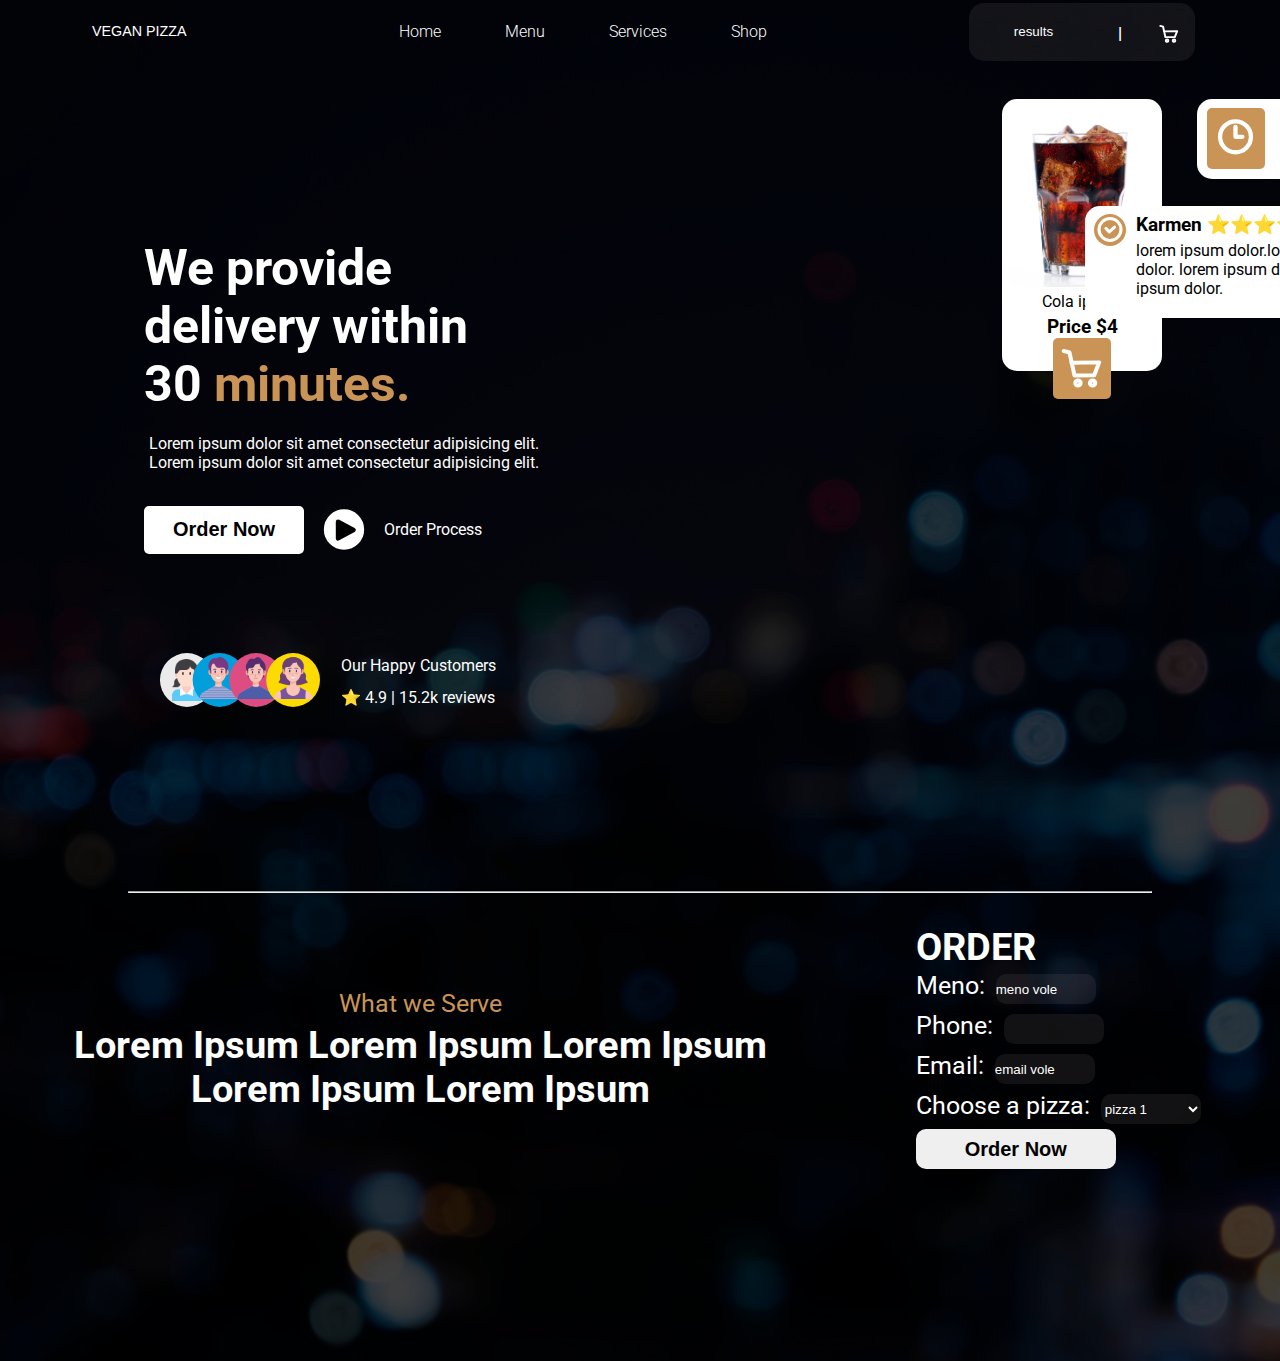
==== index.html @ ed4afae8 "first commit" ====
<!DOCTYPE html>
<html lang="en">
<head>
    <meta charset="UTF-8">
    <meta http-equiv="X-UA-Compatible" content="IE=edge">
    <meta name="viewport" content="width=device-width, initial-scale=1.0">
    <title>Document</title>
    <link rel="stylesheet" href="style.css">
    <link rel="preconnect" href="https://fonts.googleapis.com">
<link rel="preconnect" href="https://fonts.gstatic.com" crossorigin>
<link href="https://fonts.googleapis.com/css2?family=Roboto:wght@100;300;900&display=swap" rel="stylesheet">
</head>
<body>

<div class="header">
    <img class="logo" src="pictures/logo.svg" alt="logo">
    <nav>
        <ul>
            <li><a href="default.asp">Home</a></li>
            <li><a href="menu.html">Menu</a></li>
            <li><a href="service.html">Services</a></li>
            <li><a href="shop.html">Shop</a></li>
        </ul>
    </nav>
    <div class="search">
        <form action="search.html">
        <label for="results"></label>
        <input type="text" id="results" value="results" class="search_input" placeholder="Search... "> 
        <p class="search_input_p">|</p>
        <button class="search_input_b"> <img src="pictures/add-to-cart.svg" alt="cart"> </button>
        </form>
    </div>
</form>
</div>

<section>
    <div class="section_one">
        <h1>We provide <br> delivery within <br> 30 <span> minutes.</span> </h1>
        <p>Lorem ipsum dolor sit amet consectetur adipisicing elit. Lorem ipsum dolor sit amet consectetur adipisicing elit.</p>
        <div class="section_buttons">
            <button><a href="shop.html" class="button"><h2>Order Now</h2></a></button>
            <img src="pictures/play.svg" alt="play">
            <p>Order Process</p>
        </div>
        <div class="section_rating">
            <img src="pictures/people.svg" alt="girl">
            <div class="section_rating_text">
            <p> Our Happy Customers</p>
            <p>⭐ 4.9 | 15.2k reviews</p>
            </div>
        </div>
    </div>

    <div class="section_two">
        <div class="pizza"><img src="pictures/pizza.jpg" alt="pizza">
            
            <div class="cola">
                <img src="pictures/cola.jpg" alt="cola">
                <p>Cola ipsum</p>
                <h3>Price $4</h3>
                <button><a href="shop.html" class="button"><img src="pictures/add-to-cart.svg" alt="cart"></a></button> 
            </div>

            <div class="delivery">
                <button><a href="shop.html" class="button"><img src="pictures/delivery.svg" alt="truck"></a></button>
                <p>Delivery <br> in 30 min</p>
            </div>

            <div class="rating">
                <img src="pictures/tik.svg" alt="">
                <div><h3>Karmen ⭐⭐⭐⭐<span>⭐</span></h3>
                <p>lorem ipsum dolor.lorem ipsum dolor. lorem ipsum dolor. lorem ipsum dolor.</p></div>
            </div>
        </div>
    </div>
</section>
<hr>
<footer>
    <div class="container_one">
    <p>What we Serve</p>
    <h2> Lorem Ipsum Lorem Ipsum Lorem Ipsum <br>
         Lorem Ipsum Lorem Ipsum </h2>
    </div>
    <div class="container_two">
        <h2>ORDER</h2> 
        <form action="shop.html">
            <div><label for="Meno">Meno:</label>
            <input type="text" id="Meno" name="Meno" placeholder="hod to sem" required value="meno vole">
            </div>
            <div><label for="phone">Phone:</label>
            <input type="tel" id="phone" name="phone">
            </div>
            <div><label for="email">Email:</label>
            <input type="email" id="email" name="email" placeholder="email vole">
            </div>
            <div><label for="pizza">Choose a pizza:</label>
            <select id="pizza" name="pizza">
                <option value="pizza 1">pizza 1</option>
                <option value="pizza 2">pizza 2</option>
                <option value="pizza 3">pizza 3</option>
                <option value="pizza 4">pizza 4</option>
            </select>
            </div>
            <div>
            <button><h2>Order Now</h2></button>
            </div>
        </form>
        </div>

</footer>

</body>
</html>
---- style.css ----
* {
    margin: 0;
    padding: 0;
    box-sizing: border-box;
}

body {
    background-image: url(pictures/background.jpg);
    height: 100%; 
    width: 100%;
    max-width: 1600px;
    background-position: center; 
    background-repeat: no-repeat; 
    background-size: cover; 
    justify-content: center;
    margin: auto;
    font-family: 'Roboto', sans-serif;
}

.header{
    display: flex;
    justify-content: space-around;
    align-items: center;
    height: 7vh;
}

@media (max-width: 768px) {
    .header {
        display: flex;
        flex-direction: column;
        margin:20px;
    }

    .header nav {
        margin:20px;
    }

    .logo {
        margin:20px;
    }
}

.header img {
    height: 2vh;
} 

nav {
    display: flex;
    align-items: center;
    justify-content: space-between;
}

ul{
    display: flex;
    list-style-type: none;
    margin: 0;
    padding: 0;
    
}

li a{
    justify-items: space-around;
    text-decoration: none;
    padding: 2rem;
    color: white;
    font-family: 'Roboto', sans-serif;
    font-weight: 300;
}

.search {
    color:white;
    background-color: rgba(160, 159, 159, 0.109);
    border-radius:15px;
}

.search form{
    display: flex;
    flex-direction: row;
    align-items: center;
    justify-content: space-between;
}

button {
    transition-duration: 0.4s;
}

button:hover {
    color: rgb(202, 148, 86);
}

::placeholder { 
    color: rgb(255, 255, 255);
}

.search_input {
    height:3rem;
    width:8rem;
    border: none;
    outline: none;
    background-color: rgba(114, 132, 156, 0);
    text-align: center;
    color: white;
    border-radius: 5px;
}

.search_input_p {
    height:3rem;
    border: none;
    color: white;
    font-weight: 900;
    text-align: center;
    padding:1rem;
}

.search_input_b {
    height:3rem;
    border: none;
    background-color: rgba(114, 132, 156, 0);
    color: white;
    padding:1rem 1rem 1rem 1rem;
    align-items: center;
    justify-items:center;
}

.search_input_b img {
    height:1.2rem;
}

section {
    display: grid;
    grid-auto-flow: column;
}

@media (max-width: 920px) {
    section {
        display: flex;
        flex-direction: column;
        margin:20px;
    }
}

@media (max-width: 768px) {
    section {
        display: flex;
        flex-direction: column;
        margin:20px;
    }

}


.section_one {
    margin-left:4rem;
    padding: 10rem 0 5rem 5rem ;
}

.section_one h1{
    color:white;
    font-size:50px;
    padding: 1rem 0;
}

.section_one p{
    color:white;
    width: 50%;
    margin-bottom:2rem;
    
}

.section_one span{
    color:rgb(202, 148, 86);
}

.section_one button {
    background-color:white;
    height:3rem;
    width:10rem;
    border-radius: 5px;
    border: none;
    transition-duration: 0.8s;
}

.section_one img {
    height:3rem;
    background-color: none;
    margin: 0 1rem;
}

.section_buttons {
    display: flex;
    align-items: center;
    justify-items: center;
    margin:  1rem 0;
}

.section_buttons p{
    display: flex;
    align-items: center;
    justify-items: center;
    margin:  1rem 0;

}

.section_buttons .button{
    text-decoration: none;
    color: black;
    transition-duration: 0.8s;
}

.section_one button:hover {
    background-color:rgb(0, 0, 0);
    color: white;
    border-radius: 5px;
    border: none;
    transition-duration: 0.8s;
    transform: scale(1.2);
}


.section_one .button:hover {
    background-color:rgb(0, 0, 0);
    color: white;
    border-radius: 5px;
    border: none;
    transition-duration: 0.8s;
    transform: scale(1.2);
}

.section_ratings {
    display: flex;
    align-items: center;
    margin:  1rem 0;
}

.section_rating_text p {
    margin-bottom: 0.5rem;
}

.section_rating {
    display: flex;
    margin:3rem 0;
    border-radius:50px;
    align-items: center;
}

.section_rating img{
    height:10rem;
}

.section_rating_text {
    display: flex;
    flex-wrap:wrap;
}

.pizza {
    position: relative;
    padding: 5rem;

}

.section_two .pizza img{
    width:35rem;
    border-radius: 25px;
}

.cola {
    display: flex;
    flex-direction: column;
    align-items: center;
    width:10rem;
    height:17rem;
    background-color:white;
    border-radius: 15px;
    position: absolute;
    top: 20%;
    left: 0%;
}

.section_two .cola img {
    width:10rem;
}

.section_two .cola button img {
    width:3rem;
    margin:5px;
    border-radius: 5px;
    padding: 0.2rem;
}

.section_two .cola button {
    background-color:rgb(202, 148, 86);
    border-radius: 5px;
    border: none;
    transition-duration: 0.8s;
}

.section_two .cola button:hover {
    background-color:rgb(0, 0, 0);
    border-radius: 5px;
    border: none;
    transition-duration: 0.8s;
    transform: scale(1.1);
}

.delivery {
    display: flex;
    align-items: center;
    background-color:white;
    width: 10rem;
    height: 5rem;
    border-radius: 15px;
    position: absolute;
    top: 20%;
    left: 70%;
}

.section_two .delivery img {
    width:3rem;
    margin:5px;
    padding: 0.1rem;
}
.section_two .delivery p {
    width:auto;
    margin:5px;
}

.section_two .delivery button {
    margin:5px;
    border: none;
}

.section_two .delivery button {
    background-color:rgb(202, 148, 86);
    border-radius: 5px;
    margin:10px;
    transition-duration: 0.8s;
}

.section_two .delivery button:hover {
    background-color:rgb(0, 0, 0);
    border-radius: 5px;
    margin:10px;
    transition-duration: 0.8s;
    transform: scale(1.1);
}

.rating {
    display: flex;
    background-color:white;
    width:18rem;
    height: 7rem;
    border-radius: 15px;
    position: absolute;
    top: 80%;
    left: 30%;
    padding: 0.2rem;
}

.section_two .rating img {
    width:2rem;
    height:2rem;
    margin:5px;
    background-color:rgb(202, 148, 86);
}

.section_two .rating h3, p {
    margin:5px;
}

footer {
    display:grid;
    grid-auto-flow: column;
    color:white;
    margin:0 0 10rem 0;
    justify-content:space-around;
    align-items: center;
    font-size:25px;
}

@media (max-width: 768px) {
    footer {
        display: flex;
        flex-wrap: wrap;
    }
}

footer P {
    color:rgb(202, 148, 86);
}

span {
    color:black;
    width:200px;
}

.container_one {
    display: flex;
    flex-direction: column;
    text-align: center;
    margin: 2rem;
    /* padding: 3rem; */
}

.container_two {
    display: flex;
    flex-direction: column;
    margin: 2rem;
    /* padding: 3rem; */
}



.container_two div input, select{
    width: 100px;
    height: 30px;
    margin: 5px;
    color:white;
    background-color: rgba(160, 159, 159, 0.109);
    border-radius:10px;
    border: none;
}

.container_two form div{
    border: none;
}

.container_two h2:hover {
    transition-duration: 0.8s;
    transform: scale(1.2);
}

.container_two div button{
    width: 200px;
    height:40px;
    border-radius:10px;
    border: none;
}

hr{
    width:80%;
    margin: 0 auto;
}
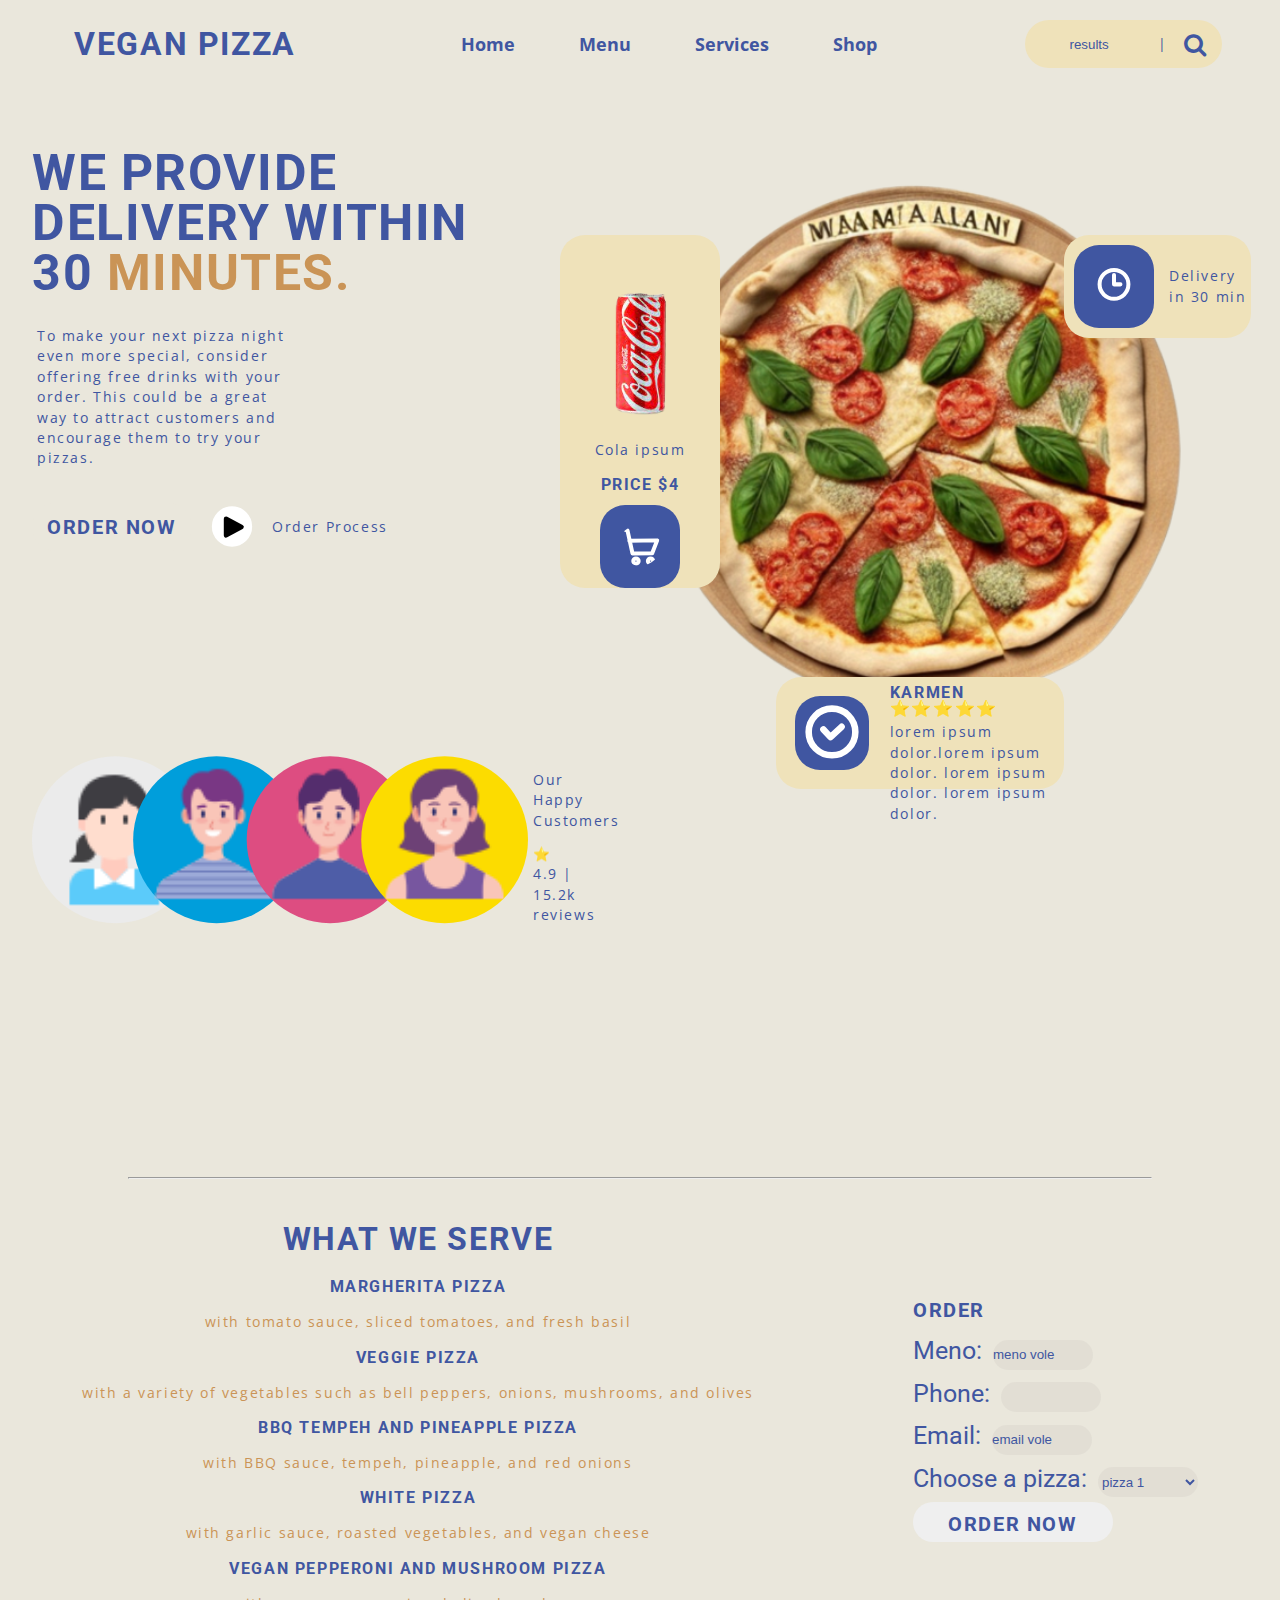
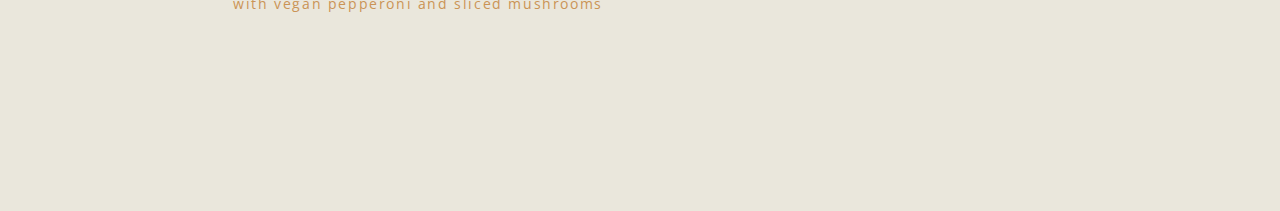
==== commit 7fd9e444: "Add files via upload" ====
--- a/index.html
+++ b/index.html
@@ -7,13 +7,16 @@
     <title>Document</title>
     <link rel="stylesheet" href="style.css">
     <link rel="preconnect" href="https://fonts.googleapis.com">
-<link rel="preconnect" href="https://fonts.gstatic.com" crossorigin>
-<link href="https://fonts.googleapis.com/css2?family=Roboto:wght@100;300;900&display=swap" rel="stylesheet">
+    <link rel="preconnect" href="https://fonts.gstatic.com" crossorigin>
+    <link href="https://fonts.googleapis.com/css2?family=Roboto:wght@100;300;900&display=swap" rel="stylesheet">
+    <link rel="stylesheet" href="https://cdnjs.cloudflare.com/ajax/libs/font-awesome/4.7.0/css/font-awesome.min.css">
 </head>
 <body>
 
-<div class="header">
-    <img class="logo" src="pictures/logo.svg" alt="logo">
+<div class="section-navigation">
+    <div class="section-navigation_logo">
+    <h1>vegan pizza</h1>
+    </div>
     <nav>
         <ul>
             <li><a href="default.asp">Home</a></li>
@@ -27,46 +30,50 @@
         <label for="results"></label>
         <input type="text" id="results" value="results" class="search_input" placeholder="Search... "> 
         <p class="search_input_p">|</p>
-        <button class="search_input_b"> <img src="pictures/add-to-cart.svg" alt="cart"> </button>
+
+        <button class="search_input_button"> 
+            <i class="fa fa-search" style="font-size:24px"></i>
+        </button>
+
         </form>
     </div>
-</form>
 </div>
 
-<section>
-    <div class="section_one">
+
+<section class="main-section">
+    <div class="main-section_left">
         <h1>We provide <br> delivery within <br> 30 <span> minutes.</span> </h1>
-        <p>Lorem ipsum dolor sit amet consectetur adipisicing elit. Lorem ipsum dolor sit amet consectetur adipisicing elit.</p>
-        <div class="section_buttons">
+        <p>To make your next pizza night even more special, consider offering free drinks with your order. This could be a great way to attract customers and encourage them to try your pizzas.</p>
+        <div class="main-section_left_buttons">
             <button><a href="shop.html" class="button"><h2>Order Now</h2></a></button>
             <img src="pictures/play.svg" alt="play">
             <p>Order Process</p>
         </div>
-        <div class="section_rating">
+        <div class="main-section_left_rating">
             <img src="pictures/people.svg" alt="girl">
-            <div class="section_rating_text">
+            <div class="main-section_left_raiting_text">
             <p> Our Happy Customers</p>
             <p>⭐ 4.9 | 15.2k reviews</p>
             </div>
         </div>
     </div>
 
-    <div class="section_two">
-        <div class="pizza"><img src="pictures/pizza.jpg" alt="pizza">
+    <div class="main-section_right">
+        <div class="pizza"><img src="pictures/pizza_margerita.png" alt="pizza">
             
-            <div class="cola">
-                <img src="pictures/cola.jpg" alt="cola">
+            <div class="main-section_right_cola">
+                <img src="pictures/coca_cola-removebg-preview.png" alt="cola">
                 <p>Cola ipsum</p>
                 <h3>Price $4</h3>
                 <button><a href="shop.html" class="button"><img src="pictures/add-to-cart.svg" alt="cart"></a></button> 
             </div>
 
-            <div class="delivery">
+            <div class="main-section_right_delivery">
                 <button><a href="shop.html" class="button"><img src="pictures/delivery.svg" alt="truck"></a></button>
                 <p>Delivery <br> in 30 min</p>
             </div>
 
-            <div class="rating">
+            <div class="main-section_right_rating">
                 <img src="pictures/tik.svg" alt="">
                 <div><h3>Karmen ⭐⭐⭐⭐<span>⭐</span></h3>
                 <p>lorem ipsum dolor.lorem ipsum dolor. lorem ipsum dolor. lorem ipsum dolor.</p></div>
@@ -77,9 +84,38 @@
 <hr>
 <footer>
     <div class="container_one">
-    <p>What we Serve</p>
-    <h2> Lorem Ipsum Lorem Ipsum Lorem Ipsum <br>
-         Lorem Ipsum Lorem Ipsum </h2>
+    <h1>What we Serve</h1>
+    <h3> 
+        Margherita pizza 
+    </h3>
+    <p>
+        with tomato sauce, sliced tomatoes, and fresh basil
+    </p>
+    <h3> 
+        Veggie pizza
+    </h3>
+    <p>
+        with a variety of vegetables such as bell peppers, onions, mushrooms, and olives
+    </p>
+    <h3> 
+        BBQ tempeh and pineapple pizza
+    </h3>
+    <p>
+        with BBQ sauce, tempeh, pineapple, and red onions
+    </p>
+    <h3> 
+        White pizza
+    </h3>
+    <p>
+         with garlic sauce, roasted vegetables, and vegan cheese
+    </p>
+    <h3> 
+        Vegan pepperoni and mushroom pizza
+    </h3>
+    <p>
+        with vegan pepperoni and sliced mushrooms
+    </p>
+    
     </div>
     <div class="container_two">
         <h2>ORDER</h2> 
@@ -98,7 +134,7 @@
                 <option value="pizza 1">pizza 1</option>
                 <option value="pizza 2">pizza 2</option>
                 <option value="pizza 3">pizza 3</option>
-                <option value="pizza 4">pizza 4</option>
+                <option value="pizza 4">Vegan pepperoni and mushroom pizza</option>
             </select>
             </div>
             <div>
--- a/style.css
+++ b/style.css
@@ -1,376 +1,540 @@
-* {
+
+/*
+=============== 
+Fonts
+===============
+*/
+@import url('https://fonts.googleapis.com/css?family=Open+Sans|Roboto:400,700&display=swap');
+
+/*
+=============== 
+Variables
+===============
+*/
+
+:root {
+  /* primary/main color */
+  --clr-primary-1: #D79922;
+  --clr-primary-2: #EFE2BA;
+  --clr-primary-3: #F13C20;
+  --clr-primary-4: #4056A1;
+  --clr-primary-5: #c5cbe3;
+  --clr-background: #EAE7DC;
+  --clr-white: #fff;
+  --clr-black: #222;
+  --clr-grey-1: hsl(209, 61%, 16%);
+  --clr-grey-2: hsl(210, 22%, 49%);
+  --clr-grey-3: hsl(209, 34%, 30%);
+
+  /* primary/main fonts */
+  --ff-primary: 'Roboto', sans-serif;
+  --ff-secondary: 'Open Sans', sans-serif;
+  --body-fonts: "Helvetica", "Arial", sans-serif;
+
+  --line-height: 1.5;
+  --transition: all 0.3s linear;
+  --spacing: 0.1rem;
+  --radius: 0.25rem;
+  --light-shadow: 0 5px 15px rgba(0, 0, 0, 0.1);
+  --dark-shadow: 0 5px 15px rgba(0, 0, 0, 0.2);
+  --max-width: 1170px;
+  --fixed-width: 620px;
+  --border-radius: 25px;
+  --margine: 1rem;
+  --padding: 1rem;
+}
+/*
+=============== 
+Global Styles
+===============
+*/
+*,
+::after,
+::before {
+  margin: 0;
+  padding: 0;
+  box-sizing: border-box;
+}
+body {
+  font-family: var(--ff-secondary);
+  background: var(--clr-background);
+  color: var(--clr-grey-1);
+  font-family: var(--ff-primary);
+  line-height: 1.5;
+  font-size: 0.875rem;
+  height: 100%; 
+  width: 100%;
+  max-width: 1600px;
+  background-position: center; 
+  background-repeat: no-repeat; 
+  background-size: cover; 
+  justify-content: center;
+  margin: auto;
+}
+ul {
+  list-style-type: none;
+}
+a {
+  text-decoration: none;
+}
+h1,
+h2,
+h3,
+h4,
+p {
+  letter-spacing: var(--spacing);
+  line-height: 1.25;
+  margin-bottom: 0.75rem;
+  margin-top: 0.75rem;
+  color: var(--clr-primary-4);
+  line-height: 1.5;
+}
+
+h1 {
+  font-size: 1.5rem;
+  font-family: var(--ff-primary);
+  text-transform: uppercase;
+}
+h2 {
+  font-size: 1.25rem;
+  font-family: var(--ff-primary);
+  text-transform: uppercase;
+}
+h3 {
+  font-size: 1rem;
+  font-family: var(--ff-primary);
+  text-transform: uppercase;
+}
+h4 {
+  font-size: 0.75rem;
+  font-family: var(--ff-primary);
+  text-transform: uppercase;
+}
+p {
+  font-size: 0.75rem;
+  font-family: var(--ff-secondary);
+}
+
+@media screen and (min-width: 800px) {
+  h1 {
+    font-size: 2rem;
+    font-family: var(--ff-primary);
+  }
+  h2 {
+    font-size: 1.25rem;
+    font-family: var(--ff-primary);
+  }
+  h3 {
+    font-size: 1rem;
+    font-family: var(--ff-primary);
+  }
+  h4 {
+    font-size: 0.85rem;
+    font-family: var(--ff-primary);
+  }
+  p {
+    font-size: 0.85rem;
+    font-family: var(--ff-secondary);
+  }
+  h1,
+  h2,
+  h3,
+  h4 {
+    line-height: 1;
+  }
+}
+
+#trailer {
+  height: 20px;
+  width: 20px;
+  background-color: var(--clr-black);
+  border-radius: var(--border-radius);
+  position: fixed;
+  left: 0px;
+  top: 0px;
+  z-index: 999;
+  pointer-events: none;
+  opacity: 0;
+  transition: opacity 500ms ease;
+}
+
+body:hover > #trailer {
+  opacity: 1;
+}
+
+
+/*
+=============== 
+Navbar
+===============
+*/
+
+.section-navigation {
+    display: flex;
+    justify-content: space-around;
+    align-items: center;
+}
+
+.section-navigation_logo {
+    margin: var(--margine);
+}
+
+.section-navigation img {
+    height: 2rem;
+} 
+
+nav {
+    display: flex;
+    align-items: center;
+    justify-content: space-between;
+}
+
+nav a {
+    font-size: large;
+    font-weight: bold;
+    font-family: var(--ff-secondary);
+    justify-items: space-around;
+    text-decoration: none;
+    padding: 2rem;
+    color: var(--clr-primary-4);
+}
+
+nav a:hover {
+    color: var(--clr-primary-3);
+}
+
+ul {
+    display: flex;
+    list-style-type: none;
     margin: 0;
     padding: 0;
-    box-sizing: border-box;
-}
-
-body {
-    background-image: url(pictures/background.jpg);
-    height: 100%; 
-    width: 100%;
-    max-width: 1600px;
-    background-position: center; 
-    background-repeat: no-repeat; 
-    background-size: cover; 
-    justify-content: center;
-    margin: auto;
-    font-family: 'Roboto', sans-serif;
-}
-
-.header{
-    display: flex;
-    justify-content: space-around;
-    align-items: center;
-    height: 7vh;
+}
+
+
+.search {
+    color: var(--clr-primary-4);
+    background-color: var(--clr-primary-2);
+    border-radius: var(--border-radius);
+}
+
+.search form{
+    display: flex;
+    flex-direction: row;
+    align-items: center;
+    justify-content: space-between;
+}
+
+button {
+    transition-duration: 0.4s;
+}
+
+button:hover {
+    color: var(--clr-primary-3);
+}
+
+::placeholder { 
+    color: var(--clr-primary-4);
+}
+
+.search_input {
+    height:3rem;
+    width:8rem;
+    border: none;
+    outline: none;
+    background-color: rgba(114, 132, 156, 0);
+    text-align: center;
+    align-items: center;
+    color: var(--clr-primary-4);
+    border-radius: var(--border-radius);
+}
+.search_input:hover {
+    color: var(--clr-primary-3);
+}
+
+.search_input_p {
+    border: none;
+    color: var(--clr-primary-4);
+    margin-right: 1rem;
+    display: flex;
+    align-items: center;
+}
+
+.search_input_button {
+    height:3rem;
+    border: none;
+    background-color: rgba(114, 132, 156, 0);
+    color: var(--clr-primary-4);
+    padding:0rem 1rem 0rem 0rem;
+    align-items: center;
+    justify-items:center;
 }
 
 @media (max-width: 768px) {
-    .header {
+    .section-navigation {
+        display: flex;
+        flex-direction: column;
+        margin:var(--margine);
+    }
+
+    .section-navigation nav {
+        margin:var(--margine);
+    }
+
+    .section-navigation_logo {
+        margin: var(--margine);
+    }
+}
+
+/*
+=============== 
+Main-section
+===============
+*/
+
+.main-section {
+    display: grid;
+    grid-auto-flow: column;
+}
+
+
+.main-section_left {
+    margin: var(--margine);    
+    padding: var(--padding);
+}
+
+.main-section_left h1{
+    font-size:50px;
+    padding: 1rem 0;
+}
+
+.main-section_left p{
+    width: 50%;
+    margin-bottom:2rem;
+    
+}
+
+.main-section_left span{
+    color:rgb(202, 148, 86);
+}
+
+.main-section_left_buttons button {
+    background-color: var( --clr-background);
+    height:3rem;
+    width:10rem;
+    border-radius: var(--border-radius);
+    border: none;
+    transition-duration: 0.8s;
+}
+
+.main-section_left_buttons img {
+    height:3rem;
+    background-color: none;
+    margin: 0 1rem;
+}
+
+.main-section_left_buttons {
+    display: flex;
+    align-items: center;
+    justify-items: center;
+    margin:  1rem 0;
+}
+
+.main-section_left_buttons p {
+    display: flex;
+    align-items: center;
+    justify-items: center;
+    margin:  1rem 0;
+
+}
+
+.main-section_left_buttons .button{
+    text-decoration: none;
+    color: black;
+    transition-duration: 0.8s;
+}
+
+.main-section_left_buttons button:hover {
+    background-color:rgb(0, 0, 0);
+    color: var(--clr-primary-4);
+    border-radius: var(--border-radius);
+    border: none;
+    transition-duration: 0.8s;
+    transform: scale(1.2);
+}
+
+
+.main-section_left_buttons .button:hover {
+    background-color:rgb(0, 0, 0);
+    color: var(--clr-primary-4);
+    border-radius: var(--border-radius);
+    border: none;
+    transition-duration: 0.8s;
+    transform: scale(1.2);
+}
+
+.main-section_left_rating {
+    display: flex;
+    align-items: center;
+    margin:  var(--margine);
+}
+
+.main-section_left_raiting_text p {
+    margin-bottom: 0.5rem;
+}
+
+.main-section_left_rating {
+    display: flex;
+    margin:3rem 0;
+    border-radius: var(--border-radius);
+    align-items: center;
+}
+
+.main-section_left_raiting img {
+    height:3rem;
+}
+
+.main-section_left_raiting_text {
+    display: flex;
+    flex-wrap:wrap;
+}
+
+.pizza {
+    position: relative;
+    padding: 5rem;
+
+}
+
+.pizza img{
+    width:35rem;
+    border-radius: var(--border-radius);
+}
+
+.main-section_right_cola {
+    display: flex;
+    flex-direction: column;
+    align-items: center;
+    background-color:var(--clr-primary-2);
+    border-radius: var(--border-radius);
+    position: absolute;
+    top: 20%;
+    left: 0%;
+}
+
+.main-section_right_cola img {
+    width:10rem;
+}
+
+.main-section_right_cola button img {
+    width:3rem;
+    margin:var(--margine);
+    padding: 0.2rem;
+}
+
+.main-section_right_cola button {
+    background-color:var(--clr-primary-4);
+    border-radius: var(--border-radius);
+    border: none;
+    transition-duration: 0.8s;
+}
+
+.main-section_right_cola button:hover {
+    background-color:var(--clr-primary-3);
+    border-radius: var(--border-radius);
+    border: none;
+    transition-duration: 0.8s;
+    transform: scale(1.1);
+}
+
+.main-section_right_delivery {
+    display: flex;
+    align-items: center;
+    background-color:var(--clr-primary-2);
+    border-radius: var(--border-radius);
+    position: absolute;
+    top: 20%;
+    left: 70%;
+}
+
+.main-section_right_delivery img {
+    width:3rem;
+    margin:var(--margine);
+    padding: 0.2rem;
+}
+.main-section_right_delivery p {
+    width:auto;
+    margin:5px;
+}
+
+.main-section_right_delivery button {
+    margin:5px;
+    border: none;
+}
+
+.main-section_right_delivery button {
+    background-color:var(--clr-primary-4);
+    border-radius: var(--border-radius);
+    margin:10px;
+    transition-duration: 0.8s;
+}
+
+.main-section_right_delivery button:hover {
+    background-color:var(--clr-primary-3);
+    border-radius: var(--border-radius);
+    margin:10px;
+    transition-duration: 0.8s;
+    transform: scale(1.1);
+}
+
+.main-section_right_rating {
+    display: flex;
+    background-color:var(--clr-primary-2);
+    width:18rem;
+    height: 7rem;
+    border-radius: var(--border-radius);
+    position: absolute;
+    top: 80%;
+    left: 30%;
+    padding: 0.2rem;
+}
+
+.main-section_right_rating img {
+    background-color:var(--clr-primary-4);
+    width:5rem;
+    margin:var(--margine);
+    padding: 0.2rem;
+}
+
+.main-section_right_rating h3, p {
+    margin:5px;
+}
+
+@media (max-width: 920px) {
+    .main-section {
         display: flex;
         flex-direction: column;
         margin:20px;
     }
-
-    .header nav {
-        margin:20px;
-    }
-
-    .logo {
-        margin:20px;
-    }
-}
-
-.header img {
-    height: 2vh;
-} 
-
-nav {
-    display: flex;
-    align-items: center;
-    justify-content: space-between;
-}
-
-ul{
-    display: flex;
-    list-style-type: none;
-    margin: 0;
-    padding: 0;
-    
-}
-
-li a{
-    justify-items: space-around;
-    text-decoration: none;
-    padding: 2rem;
-    color: white;
-    font-family: 'Roboto', sans-serif;
-    font-weight: 300;
-}
-
-.search {
-    color:white;
-    background-color: rgba(160, 159, 159, 0.109);
-    border-radius:15px;
-}
-
-.search form{
-    display: flex;
-    flex-direction: row;
-    align-items: center;
-    justify-content: space-between;
-}
-
-button {
-    transition-duration: 0.4s;
-}
-
-button:hover {
-    color: rgb(202, 148, 86);
-}
-
-::placeholder { 
-    color: rgb(255, 255, 255);
-}
-
-.search_input {
-    height:3rem;
-    width:8rem;
-    border: none;
-    outline: none;
-    background-color: rgba(114, 132, 156, 0);
-    text-align: center;
-    color: white;
-    border-radius: 5px;
-}
-
-.search_input_p {
-    height:3rem;
-    border: none;
-    color: white;
-    font-weight: 900;
-    text-align: center;
-    padding:1rem;
-}
-
-.search_input_b {
-    height:3rem;
-    border: none;
-    background-color: rgba(114, 132, 156, 0);
-    color: white;
-    padding:1rem 1rem 1rem 1rem;
-    align-items: center;
-    justify-items:center;
-}
-
-.search_input_b img {
-    height:1.2rem;
-}
-
-section {
-    display: grid;
-    grid-auto-flow: column;
-}
-
-@media (max-width: 920px) {
-    section {
+}
+
+@media (max-width: 768px) {
+    .main-section {
         display: flex;
         flex-direction: column;
         margin:20px;
     }
-}
-
-@media (max-width: 768px) {
-    section {
-        display: flex;
-        flex-direction: column;
-        margin:20px;
-    }
-
-}
-
-
-.section_one {
-    margin-left:4rem;
-    padding: 10rem 0 5rem 5rem ;
-}
-
-.section_one h1{
-    color:white;
-    font-size:50px;
-    padding: 1rem 0;
-}
-
-.section_one p{
-    color:white;
-    width: 50%;
-    margin-bottom:2rem;
-    
-}
-
-.section_one span{
-    color:rgb(202, 148, 86);
-}
-
-.section_one button {
-    background-color:white;
-    height:3rem;
-    width:10rem;
-    border-radius: 5px;
-    border: none;
-    transition-duration: 0.8s;
-}
-
-.section_one img {
-    height:3rem;
-    background-color: none;
-    margin: 0 1rem;
-}
-
-.section_buttons {
-    display: flex;
-    align-items: center;
-    justify-items: center;
-    margin:  1rem 0;
-}
-
-.section_buttons p{
-    display: flex;
-    align-items: center;
-    justify-items: center;
-    margin:  1rem 0;
-
-}
-
-.section_buttons .button{
-    text-decoration: none;
-    color: black;
-    transition-duration: 0.8s;
-}
-
-.section_one button:hover {
-    background-color:rgb(0, 0, 0);
-    color: white;
-    border-radius: 5px;
-    border: none;
-    transition-duration: 0.8s;
-    transform: scale(1.2);
-}
-
-
-.section_one .button:hover {
-    background-color:rgb(0, 0, 0);
-    color: white;
-    border-radius: 5px;
-    border: none;
-    transition-duration: 0.8s;
-    transform: scale(1.2);
-}
-
-.section_ratings {
-    display: flex;
-    align-items: center;
-    margin:  1rem 0;
-}
-
-.section_rating_text p {
-    margin-bottom: 0.5rem;
-}
-
-.section_rating {
-    display: flex;
-    margin:3rem 0;
-    border-radius:50px;
-    align-items: center;
-}
-
-.section_rating img{
-    height:10rem;
-}
-
-.section_rating_text {
-    display: flex;
-    flex-wrap:wrap;
-}
-
-.pizza {
-    position: relative;
-    padding: 5rem;
-
-}
-
-.section_two .pizza img{
-    width:35rem;
-    border-radius: 25px;
-}
-
-.cola {
-    display: flex;
-    flex-direction: column;
-    align-items: center;
-    width:10rem;
-    height:17rem;
-    background-color:white;
-    border-radius: 15px;
-    position: absolute;
-    top: 20%;
-    left: 0%;
-}
-
-.section_two .cola img {
-    width:10rem;
-}
-
-.section_two .cola button img {
-    width:3rem;
-    margin:5px;
-    border-radius: 5px;
-    padding: 0.2rem;
-}
-
-.section_two .cola button {
-    background-color:rgb(202, 148, 86);
-    border-radius: 5px;
-    border: none;
-    transition-duration: 0.8s;
-}
-
-.section_two .cola button:hover {
-    background-color:rgb(0, 0, 0);
-    border-radius: 5px;
-    border: none;
-    transition-duration: 0.8s;
-    transform: scale(1.1);
-}
-
-.delivery {
-    display: flex;
-    align-items: center;
-    background-color:white;
-    width: 10rem;
-    height: 5rem;
-    border-radius: 15px;
-    position: absolute;
-    top: 20%;
-    left: 70%;
-}
-
-.section_two .delivery img {
-    width:3rem;
-    margin:5px;
-    padding: 0.1rem;
-}
-.section_two .delivery p {
-    width:auto;
-    margin:5px;
-}
-
-.section_two .delivery button {
-    margin:5px;
-    border: none;
-}
-
-.section_two .delivery button {
-    background-color:rgb(202, 148, 86);
-    border-radius: 5px;
-    margin:10px;
-    transition-duration: 0.8s;
-}
-
-.section_two .delivery button:hover {
-    background-color:rgb(0, 0, 0);
-    border-radius: 5px;
-    margin:10px;
-    transition-duration: 0.8s;
-    transform: scale(1.1);
-}
-
-.rating {
-    display: flex;
-    background-color:white;
-    width:18rem;
-    height: 7rem;
-    border-radius: 15px;
-    position: absolute;
-    top: 80%;
-    left: 30%;
-    padding: 0.2rem;
-}
-
-.section_two .rating img {
-    width:2rem;
-    height:2rem;
-    margin:5px;
-    background-color:rgb(202, 148, 86);
-}
-
-.section_two .rating h3, p {
-    margin:5px;
-}
+
+}
+
+/*
+=============== 
+Footer section
+===============
+*/
 
 footer {
     display:grid;
     grid-auto-flow: column;
-    color:white;
+    color: var(--clr-primary-4);
     margin:0 0 10rem 0;
     justify-content:space-around;
     align-items: center;
@@ -414,9 +578,9 @@
     width: 100px;
     height: 30px;
     margin: 5px;
-    color:white;
+    color: var(--clr-primary-4);
     background-color: rgba(160, 159, 159, 0.109);
-    border-radius:10px;
+    border-radius: var(--border-radius);
     border: none;
 }
 
@@ -432,7 +596,7 @@
 .container_two div button{
     width: 200px;
     height:40px;
-    border-radius:10px;
+    border-radius: var(--border-radius);
     border: none;
 }
 
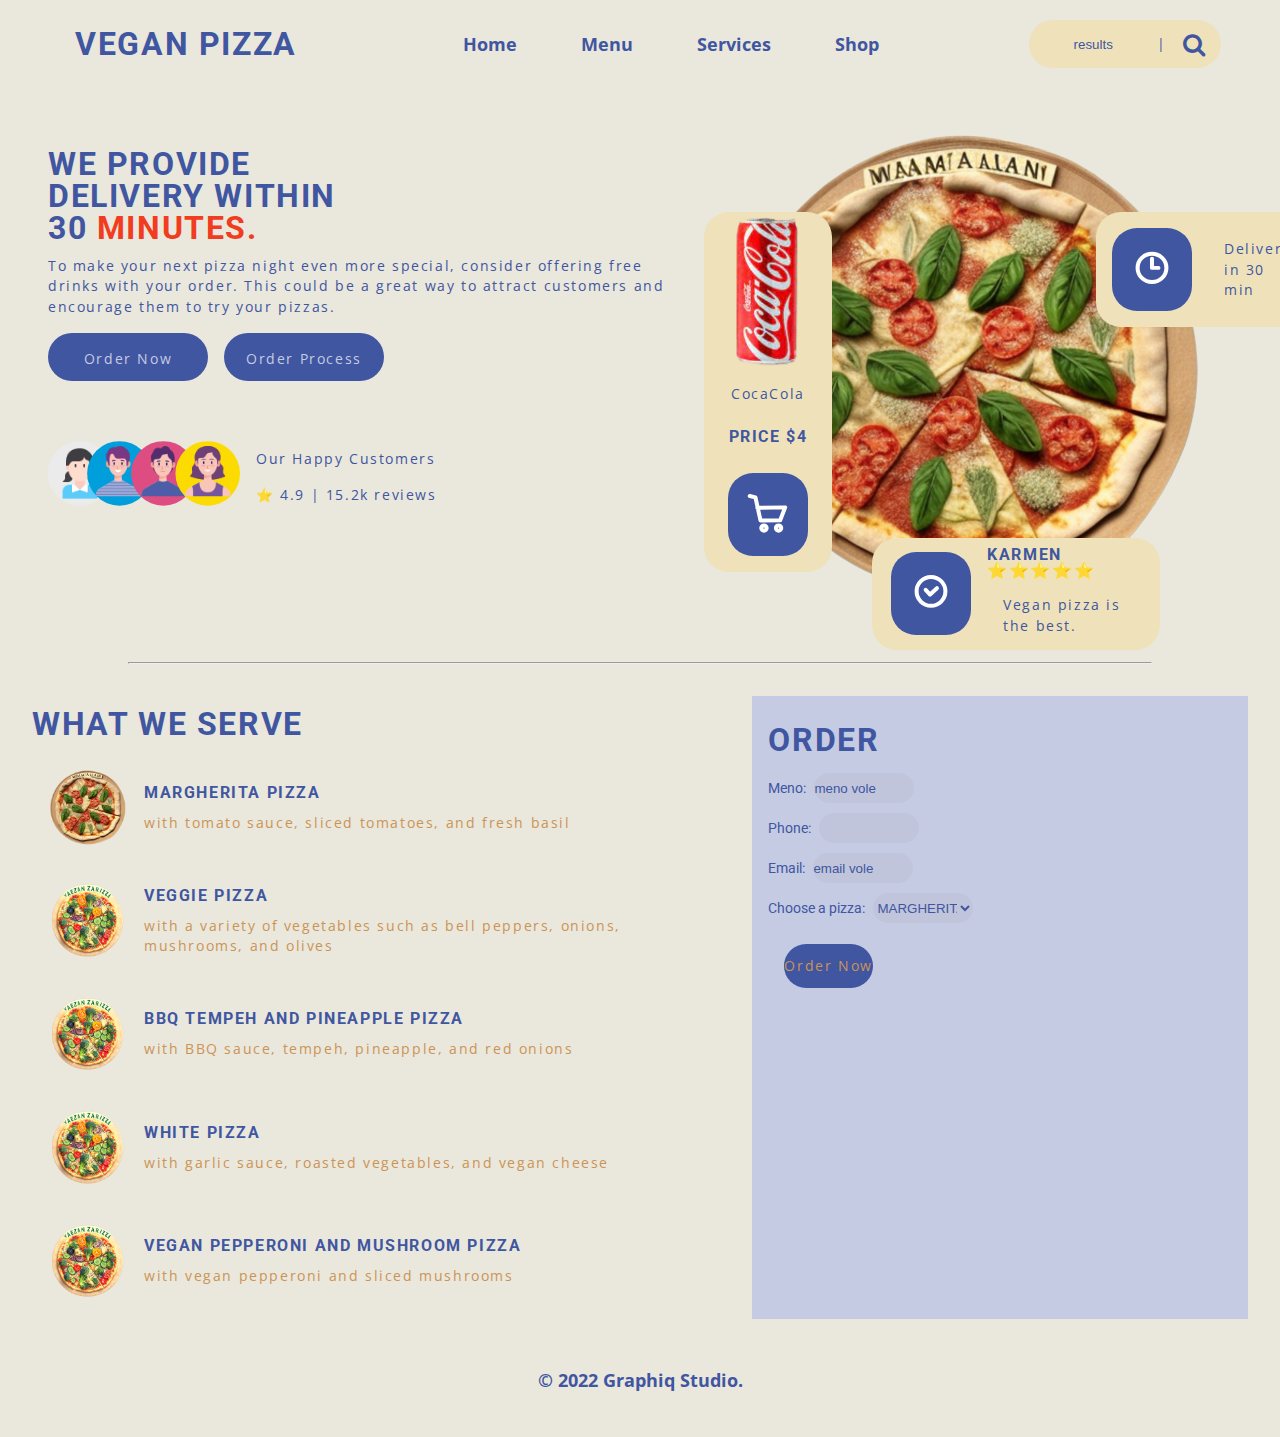
==== commit 3884acbe: "Add files via upload" ====
--- a/index.html
+++ b/index.html
@@ -45,9 +45,12 @@
         <h1>We provide <br> delivery within <br> 30 <span> minutes.</span> </h1>
         <p>To make your next pizza night even more special, consider offering free drinks with your order. This could be a great way to attract customers and encourage them to try your pizzas.</p>
         <div class="main-section_left_buttons">
-            <button><a href="shop.html" class="button"><h2>Order Now</h2></a></button>
-            <img src="pictures/play.svg" alt="play">
-            <p>Order Process</p>
+            <button><a href="shop.html" class="button">
+                <p>Order Now</p></a>
+            </button>
+            <button>
+                <p>Order Process</p>
+            </button>
         </div>
         <div class="main-section_left_rating">
             <img src="pictures/people.svg" alt="girl">
@@ -63,7 +66,7 @@
             
             <div class="main-section_right_cola">
                 <img src="pictures/coca_cola-removebg-preview.png" alt="cola">
-                <p>Cola ipsum</p>
+                <p>CocaCola</p>
                 <h3>Price $4</h3>
                 <button><a href="shop.html" class="button"><img src="pictures/add-to-cart.svg" alt="cart"></a></button> 
             </div>
@@ -74,76 +77,144 @@
             </div>
 
             <div class="main-section_right_rating">
-                <img src="pictures/tik.svg" alt="">
-                <div><h3>Karmen ⭐⭐⭐⭐<span>⭐</span></h3>
-                <p>lorem ipsum dolor.lorem ipsum dolor. lorem ipsum dolor. lorem ipsum dolor.</p></div>
+                <button><a href="shop.html" class="button"></a><img src="pictures/tik.svg" alt=""></a></button>
+                <div>
+                    <h3>Karmen ⭐⭐⭐⭐<span>⭐</span></h3>
+                    <p>Vegan pizza is the best.</p>
+                </div>
             </div>
         </div>
     </div>
 </section>
 <hr>
-<footer>
-    <div class="container_one">
+<section class="pizza-order-section">
+    <div class="pizza-order-section_container_left">
     <h1>What we Serve</h1>
-    <h3> 
-        Margherita pizza 
-    </h3>
-    <p>
-        with tomato sauce, sliced tomatoes, and fresh basil
-    </p>
-    <h3> 
-        Veggie pizza
-    </h3>
-    <p>
-        with a variety of vegetables such as bell peppers, onions, mushrooms, and olives
-    </p>
-    <h3> 
-        BBQ tempeh and pineapple pizza
-    </h3>
-    <p>
-        with BBQ sauce, tempeh, pineapple, and red onions
-    </p>
-    <h3> 
-        White pizza
-    </h3>
-    <p>
-         with garlic sauce, roasted vegetables, and vegan cheese
-    </p>
-    <h3> 
-        Vegan pepperoni and mushroom pizza
-    </h3>
-    <p>
-        with vegan pepperoni and sliced mushrooms
-    </p>
+    <div class="pizza-order-section_container_left_pizza">
+        <img src="./pictures/pizza_margerita.png" alt="pizza Margherita">
+        <div>    
+            <h3> 
+            Margherita pizza 
+            </h3>
+            <p>
+            with tomato sauce, sliced tomatoes, and fresh basil
+            </p>
+        </div>
+    </div>
+    <div class="pizza-order-section_container_left_pizza">
+        <img src="./pictures/pizza_veggie.png" alt="pizza Margherita">
+        <div>    
+            <h3> 
+                Veggie pizza
+            </h3>
+            <p>
+                with a variety of vegetables such as bell peppers, onions, mushrooms, and olives
+            </p>
+        </div>
+    </div>
+
+    <div class="pizza-order-section_container_left_pizza">
+        <img src="./pictures/pizza_veggie.png" alt="pizza Margherita">
+        <div>    
+            <h3> 
+                BBQ tempeh and pineapple pizza
+            </h3>
+            <p>
+                with BBQ sauce, tempeh, pineapple, and red onions
+            </p>
+        </div>
+    </div>
+   
+    <div class="pizza-order-section_container_left_pizza">
+        <img src="./pictures/pizza_veggie.png" alt="pizza Margherita">
+        <div>    
+            <h3> 
+                White pizza
+            </h3>
+            <p>
+                 with garlic sauce, roasted vegetables, and vegan cheese
+            </p>
+        </div>
+    </div>
+
+    <div class="pizza-order-section_container_left_pizza">
+        <img src="./pictures/pizza_veggie.png" alt="pizza Margherita">
+        <div>    
+            <h3> 
+                Vegan pepperoni and mushroom pizza
+            </h3>
+            <p>
+                with vegan pepperoni and sliced mushrooms
+            </p>
+        </div>
+    </div>
     
     </div>
-    <div class="container_two">
-        <h2>ORDER</h2> 
+    <div class="pizza-order-section_container_right">
+        <h1>ORDER</h1> 
         <form action="shop.html">
-            <div><label for="Meno">Meno:</label>
-            <input type="text" id="Meno" name="Meno" placeholder="hod to sem" required value="meno vole">
-            </div>
-            <div><label for="phone">Phone:</label>
-            <input type="tel" id="phone" name="phone">
-            </div>
-            <div><label for="email">Email:</label>
-            <input type="email" id="email" name="email" placeholder="email vole">
-            </div>
-            <div><label for="pizza">Choose a pizza:</label>
-            <select id="pizza" name="pizza">
-                <option value="pizza 1">pizza 1</option>
-                <option value="pizza 2">pizza 2</option>
-                <option value="pizza 3">pizza 3</option>
-                <option value="pizza 4">Vegan pepperoni and mushroom pizza</option>
-            </select>
-            </div>
-            <div>
-            <button><h2>Order Now</h2></button>
+            <div>
+                <label for="Meno">Meno:</label>
+                <input type="text" id="Meno" name="Meno" placeholder="hod to sem" required value="meno vole">
+            </div>
+            <div>
+                <label for="phone">Phone:</label>
+                <input type="tel" id="phone" name="phone">
+            </div>  
+            <div>
+                <label for="email">Email:</label>
+                <input type="email" id="email" name="email" placeholder="email vole">
+            </div>
+                <div>
+                    <label for="pizza">Choose a pizza:</label>
+                    <select id="pizza" name="pizza">
+                        <option value="pizza 1">MARGHERITA PIZZA</option>
+                        <option value="pizza 2">VEGGIE PIZZA</option>
+                        <option value="pizza 3">BBQ TEMPEH AND PINEAPPLE PIZZA                </option>
+                        <option value="pizza 4">WHITE PIZZA</option>
+                    </select>
+                </div>
+            <div>
+            <button>
+                <p>Order Now</p>
+            </button>
             </div>
         </form>
         </div>
 
+</section>
+
+
+<footer class="footer">
+    <a class="copyright">© 2022 Graphiq Studio.</a>
+
+    <ul class="social-icons">
+        <li>
+          <a href="https://www.twitter.com">
+            <i class="fab fa-facebook"></i>
+          </a>
+        </li>
+        <li>
+          <a href="https://www.twitter.com">
+            <i class="fab fa-twitter"></i>
+          </a>
+        </li>
+        <li>
+          <a href="https://www.twitter.com">
+            <i class="fab fa-behance"></i>
+          </a>
+        </li>
+        <li>
+          <a href="https://www.twitter.com">
+            <i class="fab fa-linkedin"></i>
+          </a>
+        </li>
+        <li>
+          <a href="https://www.twitter.com">
+            <i class="fab fa-sketch"></i>
+          </a>
+        </li>
+      </ul>
 </footer>
-
 </body>
 </html>--- a/style.css
+++ b/style.css
@@ -294,6 +294,7 @@
 .main-section {
     display: grid;
     grid-auto-flow: column;
+    margin: var(--margine);
 }
 
 
@@ -302,112 +303,73 @@
     padding: var(--padding);
 }
 
-.main-section_left h1{
-    font-size:50px;
-    padding: 1rem 0;
-}
-
 .main-section_left p{
-    width: 50%;
-    margin-bottom:2rem;
-    
+    margin-bottom:var(--margine);
 }
 
 .main-section_left span{
-    color:rgb(202, 148, 86);
+    color:var(--clr-primary-3);
+}
+
+.main-section_left_buttons {
+    display: flex;
+    align-items: center;
+    justify-items: center;
 }
 
 .main-section_left_buttons button {
-    background-color: var( --clr-background);
+    background-color: var( --clr-primary-4);
+    border-radius: var(--border-radius);
+    color: var(--clr-primary-5);
+    margin-right:  var(--margine);
     height:3rem;
     width:10rem;
-    border-radius: var(--border-radius);
-    border: none;
-    transition-duration: 0.8s;
-}
-
-.main-section_left_buttons img {
-    height:3rem;
-    background-color: none;
-    margin: 0 1rem;
-}
-
-.main-section_left_buttons {
-    display: flex;
+    border: none;
+    transition-duration: 0.8s;
+    text-decoration: none;
+    transition-duration: 0.8s;
+}
+.main-section_left_buttons button:hover {
+    background-color: var(--clr-primary-3);
+    color: var(--clr-primary-4);
+    border-radius: var(--border-radius);
+    border: none;
+    transition-duration: 0.8s;
+    transform: scale(1.2);
+}
+
+.main-section_left_buttons p {
     align-items: center;
     justify-items: center;
-    margin:  1rem 0;
-}
-
-.main-section_left_buttons p {
-    display: flex;
-    align-items: center;
-    justify-items: center;
-    margin:  1rem 0;
-
-}
-
-.main-section_left_buttons .button{
-    text-decoration: none;
-    color: black;
-    transition-duration: 0.8s;
-}
-
-.main-section_left_buttons button:hover {
-    background-color:rgb(0, 0, 0);
-    color: var(--clr-primary-4);
-    border-radius: var(--border-radius);
-    border: none;
-    transition-duration: 0.8s;
-    transform: scale(1.2);
-}
-
-
-.main-section_left_buttons .button:hover {
-    background-color:rgb(0, 0, 0);
-    color: var(--clr-primary-4);
-    border-radius: var(--border-radius);
-    border: none;
-    transition-duration: 0.8s;
-    transform: scale(1.2);
+    margin:  var(--margine);
+    color: var(--clr-primary-5);
 }
 
 .main-section_left_rating {
     display: flex;
-    align-items: center;
-    margin:  var(--margine);
+    border-radius: var(--border-radius);
+    align-items: center;
 }
 
 .main-section_left_raiting_text p {
-    margin-bottom: 0.5rem;
-}
-
-.main-section_left_rating {
-    display: flex;
-    margin:3rem 0;
-    border-radius: var(--border-radius);
-    align-items: center;
-}
-
-.main-section_left_raiting img {
-    height:3rem;
-}
-
-.main-section_left_raiting_text {
+    margin: var(--margine);
     display: flex;
     flex-wrap:wrap;
 }
+
+.main-section_left_rating img {
+    width:12rem;
+}
+
+/* main section right */
 
 .pizza {
     position: relative;
-    padding: 5rem;
-
-}
-
-.pizza img{
+    padding: var(--padding);
     width:35rem;
-    border-radius: var(--border-radius);
-}
+
+}
+
 
 .main-section_right_cola {
     display: flex;
@@ -421,7 +383,7 @@
 }
 
 .main-section_right_cola img {
-    width:10rem;
+    width:8rem;
 }
 
 .main-section_right_cola button img {
@@ -433,6 +395,7 @@
 .main-section_right_cola button {
     background-color:var(--clr-primary-4);
     border-radius: var(--border-radius);
+    margin:var(--margine);
     border: none;
     transition-duration: 0.8s;
 }
@@ -462,31 +425,29 @@
 }
 .main-section_right_delivery p {
     width:auto;
-    margin:5px;
-}
-
-.main-section_right_delivery button {
-    margin:5px;
-    border: none;
+    margin:var(--margine);
 }
 
 .main-section_right_delivery button {
     background-color:var(--clr-primary-4);
     border-radius: var(--border-radius);
-    margin:10px;
-    transition-duration: 0.8s;
+    margin:var(--margine);
+    transition-duration: 0.8s;
+    margin:var(--margine);
+    border: none;
 }
 
 .main-section_right_delivery button:hover {
     background-color:var(--clr-primary-3);
     border-radius: var(--border-radius);
-    margin:10px;
+    margin:var(--margine);
     transition-duration: 0.8s;
     transform: scale(1.1);
 }
 
 .main-section_right_rating {
     display: flex;
+    align-items: center;
     background-color:var(--clr-primary-2);
     width:18rem;
     height: 7rem;
@@ -498,15 +459,30 @@
 }
 
 .main-section_right_rating img {
+    width:3rem;
+    margin:var(--margine);
+    padding: 0.2rem;
+}
+.main-section_right_rating p {
+    margin:var(--margine);
+}
+
+.main-section_right_rating button {
     background-color:var(--clr-primary-4);
-    width:5rem;
-    margin:var(--margine);
-    padding: 0.2rem;
-}
-
-.main-section_right_rating h3, p {
-    margin:5px;
-}
+    border-radius: var(--border-radius);
+    margin:var(--margine);
+    transition-duration: 0.8s;
+    border: none;
+}
+
+.main-section_right_rating button:hover {
+    background-color:var(--clr-primary-3);
+    border-radius: var(--border-radius);
+    margin:var(--margine);
+    transition-duration: 0.8s;
+    transform: scale(1.1);
+}
+   
 
 @media (max-width: 920px) {
     .main-section {
@@ -527,28 +503,25 @@
 
 /*
 =============== 
-Footer section
+Pizza Order section
 ===============
 */
 
-footer {
-    display:grid;
-    grid-auto-flow: column;
-    color: var(--clr-primary-4);
-    margin:0 0 10rem 0;
+.pizza-order-section {
+    display:flex;
+    color: var(--clr-primary-4);
+    margin: var(--margine);
     justify-content:space-around;
-    align-items: center;
-    font-size:25px;
 }
 
 @media (max-width: 768px) {
-    footer {
+    .pizza-order-section {
         display: flex;
         flex-wrap: wrap;
     }
 }
 
-footer P {
+.pizza-order-section P {
     color:rgb(202, 148, 86);
 }
 
@@ -557,24 +530,38 @@
     width:200px;
 }
 
-.container_one {
+/* Footer section left */
+
+.pizza-order-section_container_left {
     display: flex;
     flex-direction: column;
-    text-align: center;
-    margin: 2rem;
+    text-align: left;
+    margin: var(--margine);
     /* padding: 3rem; */
 }
-
-.container_two {
+.pizza-order-section_container_left_pizza {
+    display: flex;
+    align-items: center;
+}
+
+.pizza-order-section_container_left_pizza img{
+    width: 5rem;
+    margin: var(--margine);
+}
+
+/* Footer section right */
+
+.pizza-order-section_container_right {
     display: flex;
     flex-direction: column;
-    margin: 2rem;
-    /* padding: 3rem; */
-}
-
-
-
-.container_two div input, select{
+    text-align: left;
+    margin: var(--margine);
+    padding: var(--padding);
+    background-color: var(--clr-primary-5);
+    width: 35rem;
+}
+
+.pizza-order-section_container_right input, select{
     width: 100px;
     height: 30px;
     margin: 5px;
@@ -584,23 +571,44 @@
     border: none;
 }
 
-.container_two form div{
-    border: none;
-}
-
-.container_two h2:hover {
-    transition-duration: 0.8s;
-    transform: scale(1.2);
-}
-
-.container_two div button{
-    width: 200px;
-    height:40px;
-    border-radius: var(--border-radius);
-    border: none;
-}
-
-hr{
+.pizza-order-section_container_right form div{
+    border: none;
+}
+
+.pizza-order-section_container_right button {
+    background-color:var(--clr-primary-4);
+    border-radius: var(--border-radius);
+    margin:var(--margine);
+    transition-duration: 0.8s;
+    border: none;
+}
+
+.pizza-order-section_container_right button:hover {
+    background-color:var(--clr-primary-3);
+    border-radius: var(--border-radius);
+    margin:var(--margine);
+    transition-duration: 0.8s;
+    transform: scale(1.1);
+}
+
+hr {
     width:80%;
     margin: 0 auto;
 }
+
+/* =============== 
+sections footer 
+===============   */
+
+.footer {
+  background: var(--clr-background);
+  padding: var(--padding);
+  display: flex;
+  flex-direction: column;
+  justify-content: center;
+  align-items: center;
+  font-size: large;
+  font-weight: bold;
+  font-family: var(--ff-secondary);
+  color:var(--clr-primary-4)
+}